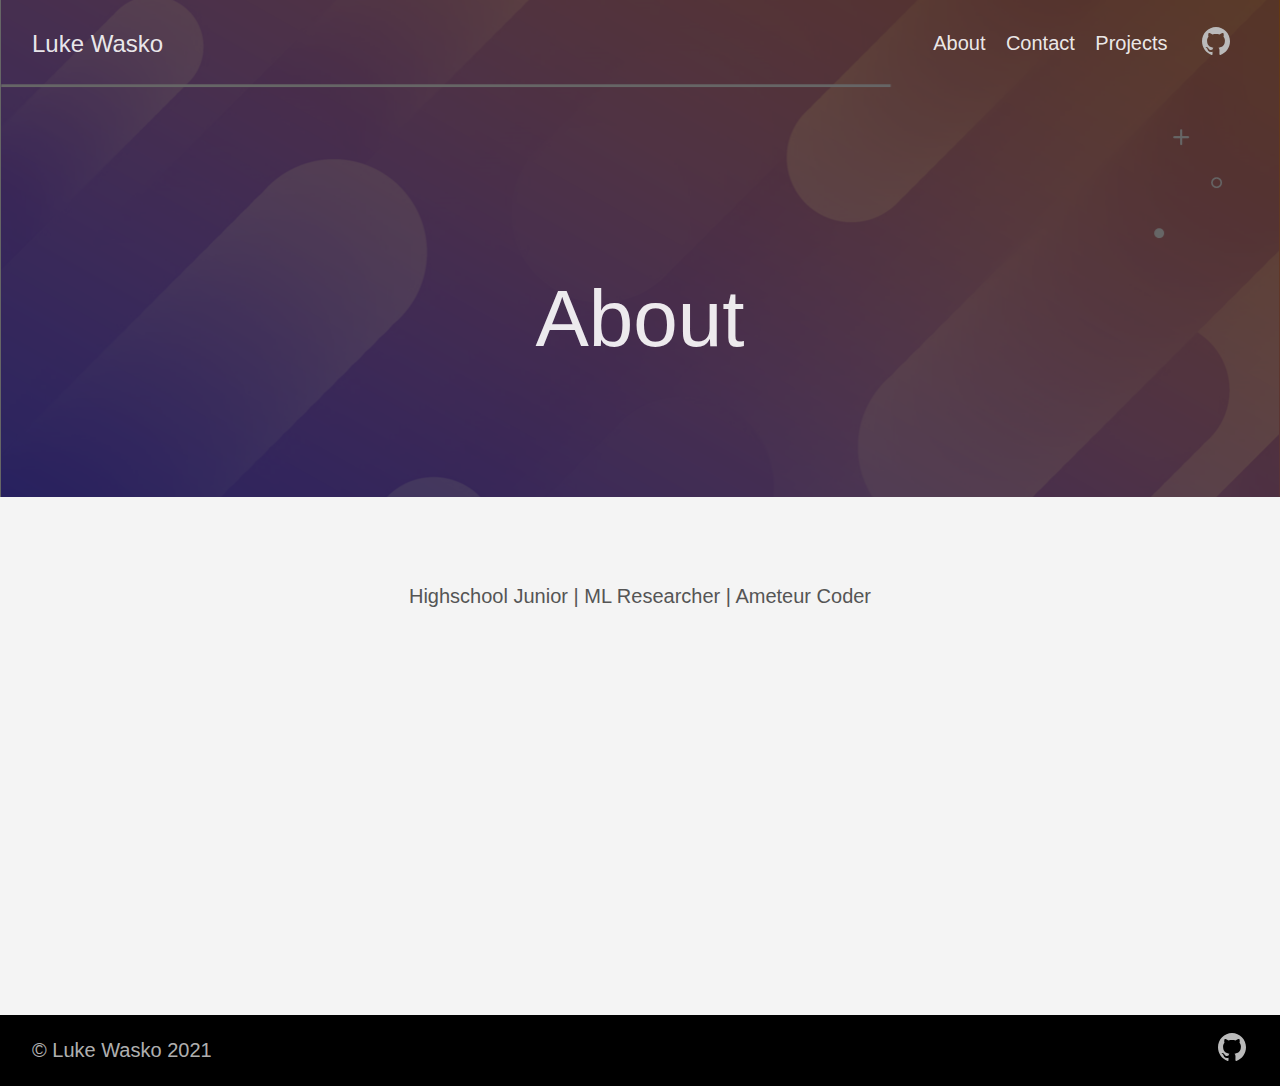
==== about/index.html @ 53ad35a6 "Add files via upload" ====
<!DOCTYPE html>
<html lang="en-us">
  <head>
    <meta charset="utf-8">
    <meta http-equiv="X-UA-Compatible" content="IE=edge,chrome=1">
    
    <title>About | Luke Wasko</title>
    <meta name="viewport" content="width=device-width,minimum-scale=1">
    <meta name="description" content="">
    <meta name="generator" content="Hugo 0.83.1" />
    
    
      <META NAME="ROBOTS" CONTENT="NOINDEX, NOFOLLOW">
    

    

  
  
    <link rel="stylesheet" href="/ananke/dist/main.css_5c99d70a7725bacd4c701e995b969fea.css" >
  




    
      

    

    
    
      <link href="/about/index.xml" rel="alternate" type="application/rss+xml" title="Luke Wasko" />
      <link href="/about/index.xml" rel="feed" type="application/rss+xml" title="Luke Wasko" />
      
    
    
    <meta property="og:title" content="About" />
<meta property="og:description" content="" />
<meta property="og:type" content="website" />
<meta property="og:url" content="https://8-bit-confusion.github.io/about/" /><meta property="og:site_name" content="Luke Wasko" />

<meta itemprop="name" content="About">
<meta itemprop="description" content=""><meta name="twitter:card" content="summary"/>
<meta name="twitter:title" content="About"/>
<meta name="twitter:description" content=""/>

	
  </head>

  <body class="ma0 avenir bg-near-white">

    

  
  
  <header class="cover bg-top" style="background-image: url('https://8-bit-confusion.github.io/images/fancy_pptx_bg.png');">
    <div class="bg-black-60">
      <nav class="pv3 ph3 ph4-ns" role="navigation">
  <div class="flex-l justify-between items-center center">
    <a href="/" class="f3 fw2 hover-white no-underline white-90 dib">
      
        Luke Wasko
      
    </a>
    <div class="flex-l items-center">
      

      
        <ul class="pl0 mr3">
          
          <li class="list f5 f4-ns fw4 dib pr3">
            <a class="hover-white no-underline white-90" href="/about/" title="About page">
              About
            </a>
          </li>
          
          <li class="list f5 f4-ns fw4 dib pr3">
            <a class="hover-white no-underline white-90" href="/contact/" title="Contact page">
              Contact
            </a>
          </li>
          
          <li class="list f5 f4-ns fw4 dib pr3">
            <a class="hover-white no-underline white-90" href="/projects/" title="Projects page">
              Projects
            </a>
          </li>
          
        </ul>
      
      








<a href="https://github.com/8-bit-confusion" target="_blank" class="link-transition github link dib z-999 pt3 pt0-l mr1" title="Github link" rel="noopener" aria-label="follow on Github——Opens in a new window">
  <svg  height="32px"  style="enable-background:new 0 0 512 512;" version="1.1" viewBox="0 0 512 512" width="32px" xml:space="preserve" xmlns="http://www.w3.org/2000/svg" xmlns:xlink="http://www.w3.org/1999/xlink" >
  <path d="M256,32C132.3,32,32,134.8,32,261.7c0,101.5,64.2,187.5,153.2,217.9c11.2,2.1,15.3-5,15.3-11.1   c0-5.5-0.2-19.9-0.3-39.1c-62.3,13.9-75.5-30.8-75.5-30.8c-10.2-26.5-24.9-33.6-24.9-33.6c-20.3-14.3,1.5-14,1.5-14   c22.5,1.6,34.3,23.7,34.3,23.7c20,35.1,52.4,25,65.2,19.1c2-14.8,7.8-25,14.2-30.7c-49.7-5.8-102-25.5-102-113.5   c0-25.1,8.7-45.6,23-61.6c-2.3-5.8-10-29.2,2.2-60.8c0,0,18.8-6.2,61.6,23.5c17.9-5.1,37-7.6,56.1-7.7c19,0.1,38.2,2.6,56.1,7.7   c42.8-29.7,61.5-23.5,61.5-23.5c12.2,31.6,4.5,55,2.2,60.8c14.3,16.1,23,36.6,23,61.6c0,88.2-52.4,107.6-102.3,113.3   c8,7.1,15.2,21.1,15.2,42.5c0,30.7-0.3,55.5-0.3,63c0,6.1,4,13.3,15.4,11C415.9,449.1,480,363.1,480,261.7   C480,134.8,379.7,32,256,32z"/>
</svg>

<span class="new-window"><svg  height="8px"  style="enable-background:new 0 0 1000 1000;" version="1.1" viewBox="0 0 1000 1000" width="8px" xml:space="preserve" xmlns="http://www.w3.org/2000/svg" xmlns:xlink="http://www.w3.org/1999/xlink" >
<path d="M598 128h298v298h-86v-152l-418 418-60-60 418-418h-152v-86zM810 810v-298h86v298c0 46-40 86-86 86h-596c-48 0-86-40-86-86v-596c0-46 38-86 86-86h298v86h-298v596h596z" style="fill-rule:evenodd;clip-rule:evenodd;fill:;"/>
</svg>
</span></a>








    </div>
  </div>
</nav>

      <div class="tc-l pv4 pv6-l ph3 ph4-ns">
        <h1 class="f2 f-subheadline-l fw2 white-90 mb0 lh-title">
          About
        </h1>
        
      </div>
    </div>
  </header>


    <main class="pb7" role="main">
      
  <article class="pa3 pa4-ns nested-copy-line-height nested-img">
    <section class="cf ph3 ph5-l pv3 pv4-l f4 tc-l center measure-wide lh-copy mid-gray"><!--#### Highschool Junior | ML Researcher | Ameteur Coder

![img\label{myLabel}](/images/8-bit.png)
#### --- 8-bit (that's me :3) ---

Hey! I exist. I'm a junior in highschool (as of May 2021), and I do machine learning research.
Sometimes I also write code for fun. -->
<p>Highschool Junior | ML Researcher | Ameteur Coder</p>
</section>
    <section class="flex-ns flex-wrap justify-around mt5">
      
    </section>

</article>

    </main>
    <footer class="bg-black bottom-0 w-100 pa3" role="contentinfo">
  <div class="flex justify-between">
  <a class="f4 fw4 hover-white no-underline white-70 dn dib-ns pv2 ph3" href="https://8-bit-confusion.github.io" >
    &copy;  Luke Wasko 2021 
  </a>
    <div>








<a href="https://github.com/8-bit-confusion" target="_blank" class="link-transition github link dib z-999 pt3 pt0-l mr1" title="Github link" rel="noopener" aria-label="follow on Github——Opens in a new window">
  <svg  height="32px"  style="enable-background:new 0 0 512 512;" version="1.1" viewBox="0 0 512 512" width="32px" xml:space="preserve" xmlns="http://www.w3.org/2000/svg" xmlns:xlink="http://www.w3.org/1999/xlink" >
  <path d="M256,32C132.3,32,32,134.8,32,261.7c0,101.5,64.2,187.5,153.2,217.9c11.2,2.1,15.3-5,15.3-11.1   c0-5.5-0.2-19.9-0.3-39.1c-62.3,13.9-75.5-30.8-75.5-30.8c-10.2-26.5-24.9-33.6-24.9-33.6c-20.3-14.3,1.5-14,1.5-14   c22.5,1.6,34.3,23.7,34.3,23.7c20,35.1,52.4,25,65.2,19.1c2-14.8,7.8-25,14.2-30.7c-49.7-5.8-102-25.5-102-113.5   c0-25.1,8.7-45.6,23-61.6c-2.3-5.8-10-29.2,2.2-60.8c0,0,18.8-6.2,61.6,23.5c17.9-5.1,37-7.6,56.1-7.7c19,0.1,38.2,2.6,56.1,7.7   c42.8-29.7,61.5-23.5,61.5-23.5c12.2,31.6,4.5,55,2.2,60.8c14.3,16.1,23,36.6,23,61.6c0,88.2-52.4,107.6-102.3,113.3   c8,7.1,15.2,21.1,15.2,42.5c0,30.7-0.3,55.5-0.3,63c0,6.1,4,13.3,15.4,11C415.9,449.1,480,363.1,480,261.7   C480,134.8,379.7,32,256,32z"/>
</svg>

<span class="new-window"><svg  height="8px"  style="enable-background:new 0 0 1000 1000;" version="1.1" viewBox="0 0 1000 1000" width="8px" xml:space="preserve" xmlns="http://www.w3.org/2000/svg" xmlns:xlink="http://www.w3.org/1999/xlink" >
<path d="M598 128h298v298h-86v-152l-418 418-60-60 418-418h-152v-86zM810 810v-298h86v298c0 46-40 86-86 86h-596c-48 0-86-40-86-86v-596c0-46 38-86 86-86h298v86h-298v596h596z" style="fill-rule:evenodd;clip-rule:evenodd;fill:;"/>
</svg>
</span></a>







</div>
  </div>
</footer>

  </body>
</html>
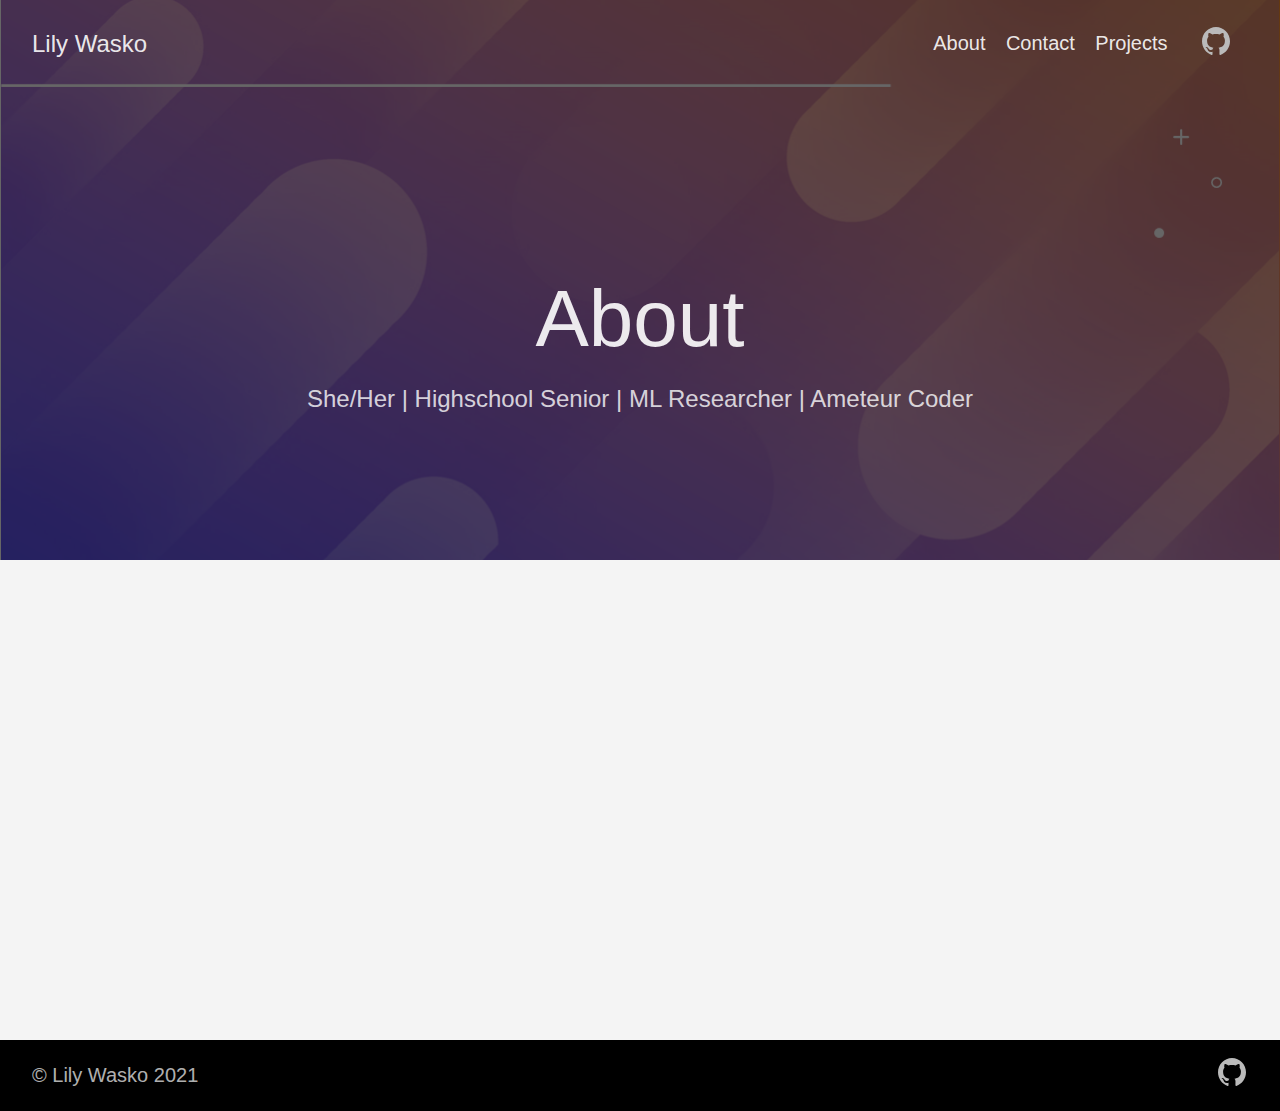
==== commit 3dab35ca: "version 2.0 s Please enter the commit message for your changes. Lines starting" ====
--- a/about/index.html
+++ b/about/index.html
@@ -4,9 +4,9 @@
     <meta charset="utf-8">
     <meta http-equiv="X-UA-Compatible" content="IE=edge,chrome=1">
     
-    <title>About | Luke Wasko</title>
+    <title>About | Lily Wasko</title>
     <meta name="viewport" content="width=device-width,minimum-scale=1">
-    <meta name="description" content="">
+    <meta name="description" content="She/Her | Highschool Senior | ML Researcher | Ameteur Coder">
     <meta name="generator" content="Hugo 0.83.1" />
     
     
@@ -30,20 +30,20 @@
 
     
     
-      <link href="/about/index.xml" rel="alternate" type="application/rss+xml" title="Luke Wasko" />
-      <link href="/about/index.xml" rel="feed" type="application/rss+xml" title="Luke Wasko" />
+      <link href="/about/index.xml" rel="alternate" type="application/rss+xml" title="Lily Wasko" />
+      <link href="/about/index.xml" rel="feed" type="application/rss+xml" title="Lily Wasko" />
       
     
     
     <meta property="og:title" content="About" />
-<meta property="og:description" content="" />
+<meta property="og:description" content="She/Her | Highschool Senior | ML Researcher | Ameteur Coder" />
 <meta property="og:type" content="website" />
-<meta property="og:url" content="https://8-bit-confusion.github.io/about/" /><meta property="og:site_name" content="Luke Wasko" />
+<meta property="og:url" content="https://8-bit-confusion.github.io/about/" /><meta property="og:site_name" content="Lily Wasko" />
 
 <meta itemprop="name" content="About">
-<meta itemprop="description" content=""><meta name="twitter:card" content="summary"/>
+<meta itemprop="description" content="She/Her | Highschool Senior | ML Researcher | Ameteur Coder"><meta name="twitter:card" content="summary"/>
 <meta name="twitter:title" content="About"/>
-<meta name="twitter:description" content=""/>
+<meta name="twitter:description" content="She/Her | Highschool Senior | ML Researcher | Ameteur Coder"/>
 
 	
   </head>
@@ -60,7 +60,7 @@
   <div class="flex-l justify-between items-center center">
     <a href="/" class="f3 fw2 hover-white no-underline white-90 dib">
       
-        Luke Wasko
+        Lily Wasko
       
     </a>
     <div class="flex-l items-center">
@@ -124,6 +124,10 @@
           About
         </h1>
         
+          <h2 class="fw1 f5 f3-l white-80 measure-wide-l center mt3">
+            She/Her | Highschool Senior | ML Researcher | Ameteur Coder
+          </h2>
+        
       </div>
     </div>
   </header>
@@ -132,14 +136,10 @@
     <main class="pb7" role="main">
       
   <article class="pa3 pa4-ns nested-copy-line-height nested-img">
-    <section class="cf ph3 ph5-l pv3 pv4-l f4 tc-l center measure-wide lh-copy mid-gray"><!--#### Highschool Junior | ML Researcher | Ameteur Coder
+    <section class="cf ph3 ph5-l pv3 pv4-l f4 tc-l center measure-wide lh-copy mid-gray"><!--![me](/images/newpfp-oct-2021(2).png)
 
-![img\label{myLabel}](/images/8-bit.png)
-#### --- 8-bit (that's me :3) ---
-
-Hey! I exist. I'm a junior in highschool (as of May 2021), and I do machine learning research.
-Sometimes I also write code for fun. -->
-<p>Highschool Junior | ML Researcher | Ameteur Coder</p>
+Hi! It's me, Lily. --><blockquote>
+</blockquote>
 </section>
     <section class="flex-ns flex-wrap justify-around mt5">
       
@@ -151,7 +151,7 @@
     <footer class="bg-black bottom-0 w-100 pa3" role="contentinfo">
   <div class="flex justify-between">
   <a class="f4 fw4 hover-white no-underline white-70 dn dib-ns pv2 ph3" href="https://8-bit-confusion.github.io" >
-    &copy;  Luke Wasko 2021 
+    &copy;  Lily Wasko 2021 
   </a>
     <div>
 
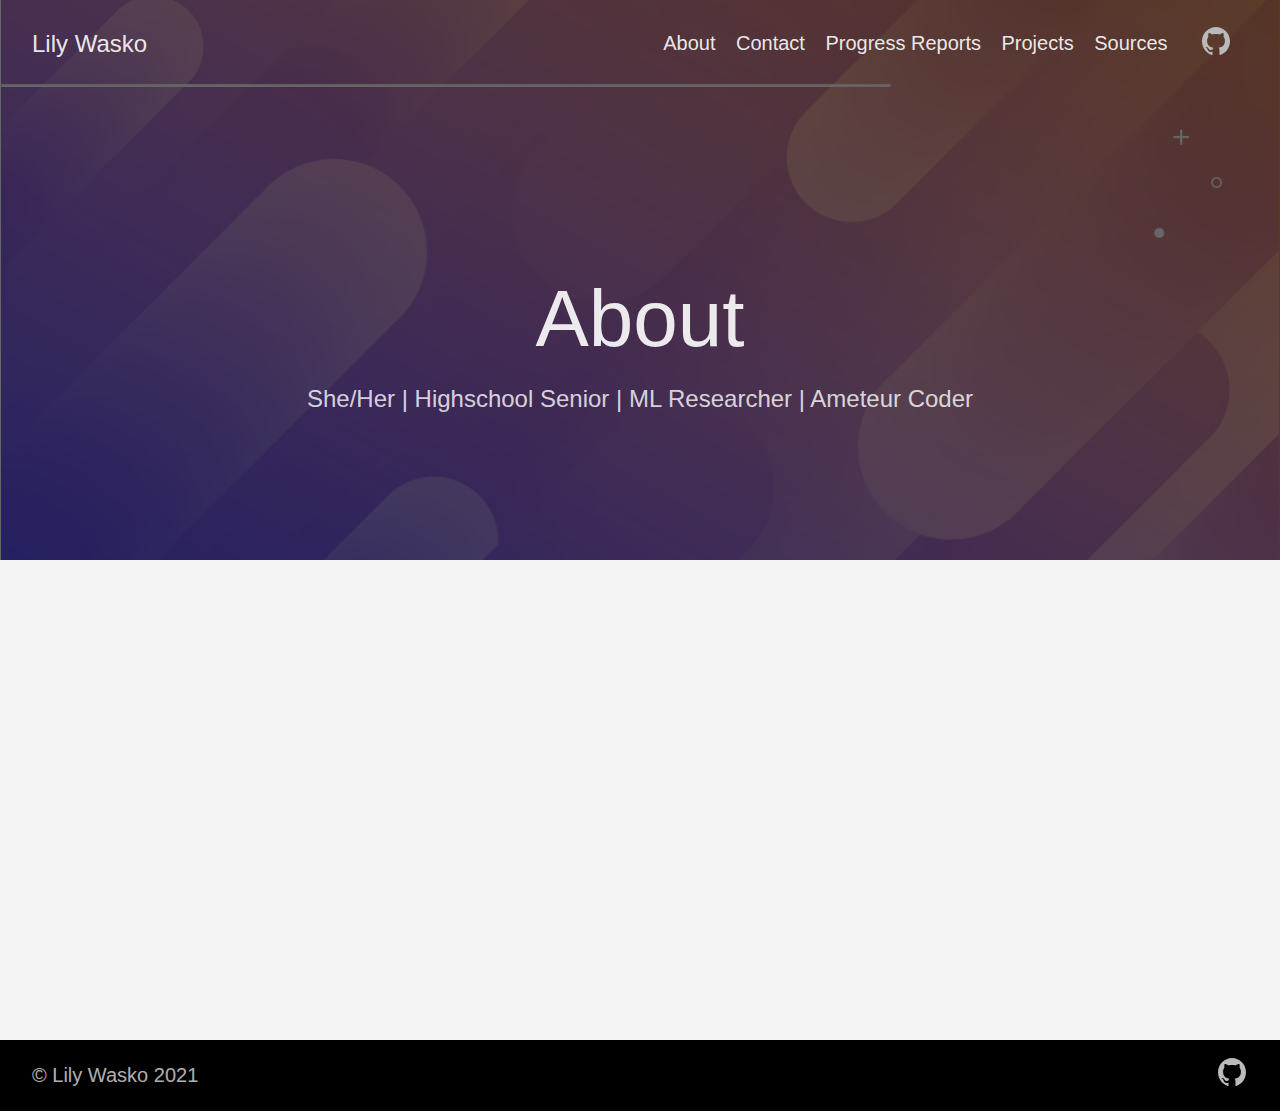
==== commit 12b88a89: "version 3.0" ====
--- a/about/index.html
+++ b/about/index.html
@@ -82,8 +82,20 @@
           </li>
           
           <li class="list f5 f4-ns fw4 dib pr3">
+            <a class="hover-white no-underline white-90" href="/progress-reports/" title="Progress Reports page">
+              Progress Reports
+            </a>
+          </li>
+          
+          <li class="list f5 f4-ns fw4 dib pr3">
             <a class="hover-white no-underline white-90" href="/projects/" title="Projects page">
               Projects
+            </a>
+          </li>
+          
+          <li class="list f5 f4-ns fw4 dib pr3">
+            <a class="hover-white no-underline white-90" href="/sources/" title="Sources page">
+              Sources
             </a>
           </li>
           
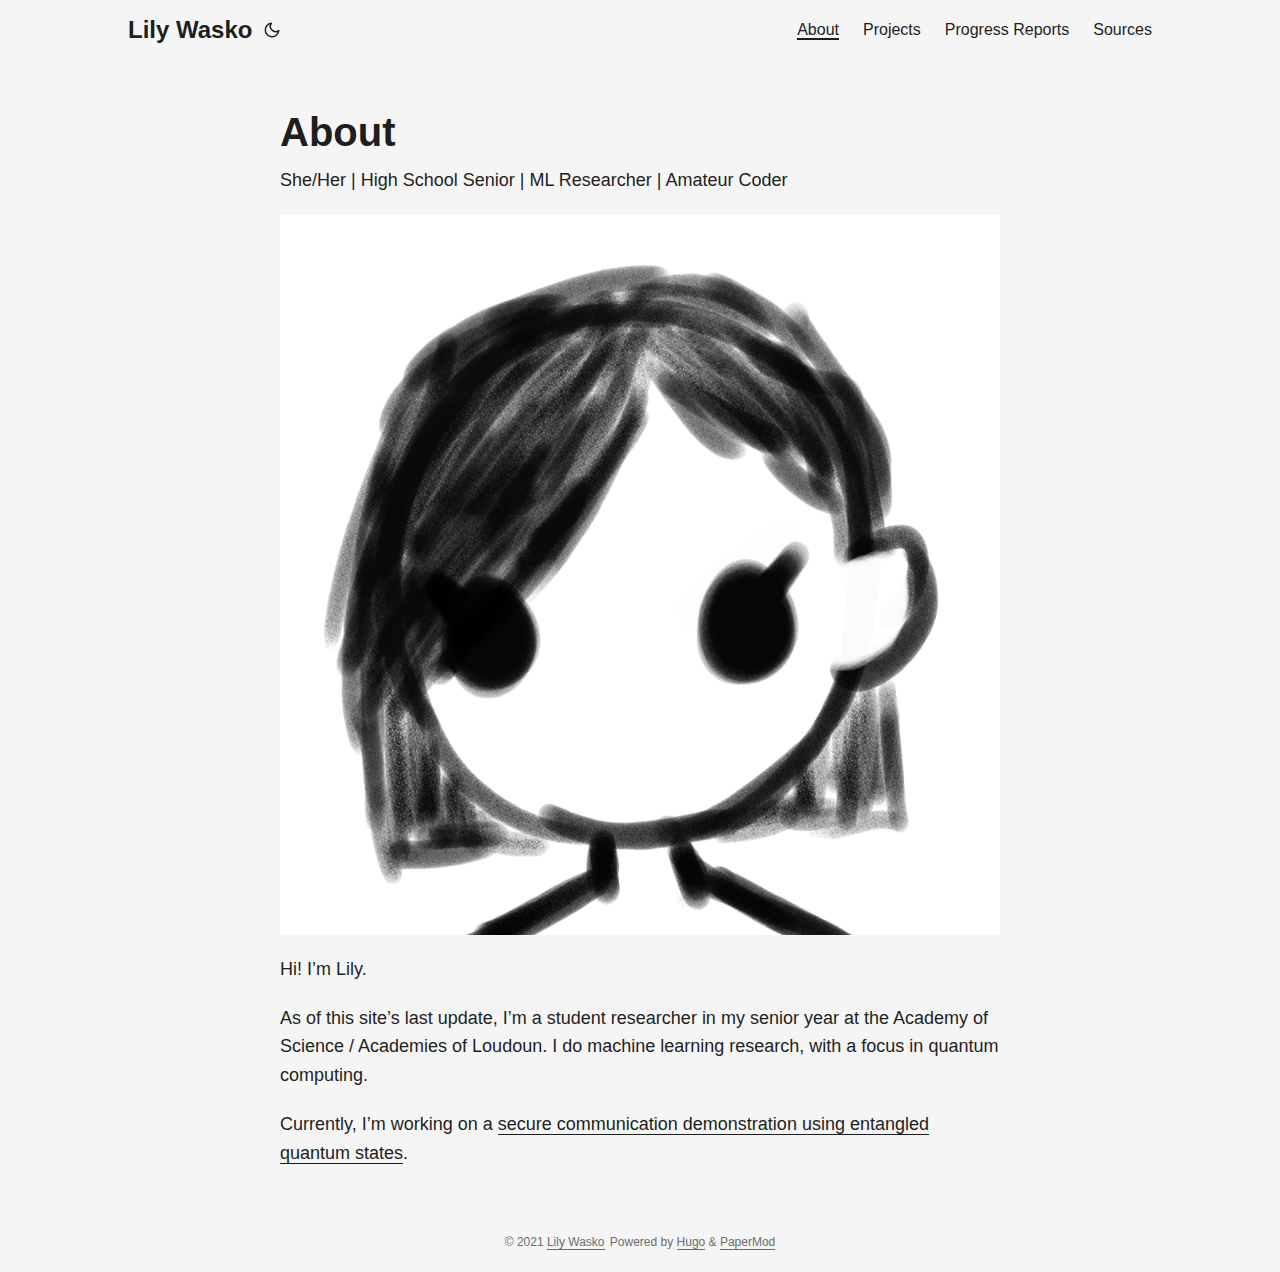
==== commit b78b4230: "version 4.0" ====
--- a/about/index.html
+++ b/about/index.html
@@ -1,198 +1,207 @@
 <!DOCTYPE html>
-<html lang="en-us">
-  <head>
-    <meta charset="utf-8">
-    <meta http-equiv="X-UA-Compatible" content="IE=edge,chrome=1">
+<html lang="en" dir="auto">
+
+<head><meta charset="utf-8">
+<meta http-equiv="X-UA-Compatible" content="IE=edge">
+<meta name="viewport" content="width=device-width, initial-scale=1, shrink-to-fit=no">
+<meta name="robots" content="index, follow">
+<title>About | Lily Wasko</title>
+<meta name="keywords" content="" />
+<meta name="description" content="She/Her | High School Senior | ML Researcher | Amateur Coder">
+<meta name="author" content="Lily Wasko">
+<link rel="canonical" href="https://8-bit-confusion.github.io/about/" />
+<link crossorigin="anonymous" href="/assets/css/stylesheet.min.6f60056d44d3f7eb69a4bc6c332b59960f3a995802bded244750232f33713c49.css" integrity="sha256-b2AFbUTT9&#43;tppLxsMytZlg86mVgCve0kR1AjLzNxPEk=" rel="preload stylesheet" as="style">
+<link rel="icon" href="https://8-bit-confusion.github.io/favicon.ico">
+<link rel="icon" type="image/png" sizes="16x16" href="https://8-bit-confusion.github.io/favicon-16x16.png">
+<link rel="icon" type="image/png" sizes="32x32" href="https://8-bit-confusion.github.io/favicon-32x32.png">
+<link rel="apple-touch-icon" href="https://8-bit-confusion.github.io/apple-touch-icon.png">
+<link rel="mask-icon" href="https://8-bit-confusion.github.io/safari-pinned-tab.svg">
+<meta name="theme-color" content="#2e2e33">
+<meta name="msapplication-TileColor" content="#2e2e33">
+<meta name="generator" content="Hugo 0.83.1" />
+<link rel="alternate" type="application/rss+xml" href="https://8-bit-confusion.github.io/about/index.xml">
+<noscript>
+    <style>
+        #theme-toggle,
+        .top-link {
+            display: none;
+        }
+
+    </style>
+</noscript><meta property="og:title" content="About" />
+<meta property="og:description" content="She/Her | High School Senior | ML Researcher | Amateur Coder" />
+<meta property="og:type" content="website" />
+<meta property="og:url" content="https://8-bit-confusion.github.io/about/" />
+
+<meta name="twitter:card" content="summary"/>
+<meta name="twitter:title" content="About"/>
+<meta name="twitter:description" content="She/Her | High School Senior | ML Researcher | Amateur Coder"/>
+
+
+<script type="application/ld+json">
+{
+  "@context": "https://schema.org",
+  "@type": "BreadcrumbList",
+  "itemListElement": [, 
+    {
+      "@type": "ListItem",
+      "position":  2 ,
+      "name": "Ens",
+      "item": "https://8-bit-confusion.github.io/en/"
+    }, 
+    {
+      "@type": "ListItem",
+      "position":  3 ,
+      "name": "About",
+      "item": "https://8-bit-confusion.github.io/about/"
+    }
+  ]
+}
+</script>
+</head>
+
+<body class="list" id="top">
+<script>
+    if (localStorage.getItem("pref-theme") === "dark") {
+        document.body.classList.add('dark');
+    }
+
+</script>
+
+<header class="header">
+    <nav class="nav">
+        <div class="logo">
+            <a href="https://8-bit-confusion.github.io" accesskey="h" title="Lily Wasko (Alt + H)">Lily Wasko</a>
+            <span class="logo-switches">
+                <button id="theme-toggle" accesskey="t" title="(Alt + T)">
+                    <svg id="moon" xmlns="http://www.w3.org/2000/svg" width="24" height="24" viewBox="0 0 24 24"
+                        fill="none" stroke="currentColor" stroke-width="2" stroke-linecap="round"
+                        stroke-linejoin="round">
+                        <path d="M21 12.79A9 9 0 1 1 11.21 3 7 7 0 0 0 21 12.79z"></path>
+                    </svg>
+                    <svg id="sun" xmlns="http://www.w3.org/2000/svg" width="24" height="24" viewBox="0 0 24 24"
+                        fill="none" stroke="currentColor" stroke-width="2" stroke-linecap="round"
+                        stroke-linejoin="round">
+                        <circle cx="12" cy="12" r="5"></circle>
+                        <line x1="12" y1="1" x2="12" y2="3"></line>
+                        <line x1="12" y1="21" x2="12" y2="23"></line>
+                        <line x1="4.22" y1="4.22" x2="5.64" y2="5.64"></line>
+                        <line x1="18.36" y1="18.36" x2="19.78" y2="19.78"></line>
+                        <line x1="1" y1="12" x2="3" y2="12"></line>
+                        <line x1="21" y1="12" x2="23" y2="12"></line>
+                        <line x1="4.22" y1="19.78" x2="5.64" y2="18.36"></line>
+                        <line x1="18.36" y1="5.64" x2="19.78" y2="4.22"></line>
+                    </svg>
+                </button>
+            </span>
+        </div>
+        <ul id="menu">
+            <li>
+                <a href="https://8-bit-confusion.github.io/about/" title="About">
+                    <span class="active">About</span>
+                </a>
+            </li>
+            <li>
+                <a href="https://8-bit-confusion.github.io/en/projects/" title="Projects">
+                    <span>Projects</span>
+                </a>
+            </li>
+            <li>
+                <a href="https://8-bit-confusion.github.io/progress-reports" title="Progress Reports">
+                    <span>Progress Reports</span>
+                </a>
+            </li>
+            <li>
+                <a href="https://8-bit-confusion.github.io/sources/" title="Sources">
+                    <span>Sources</span>
+                </a>
+            </li>
+        </ul>
+    </nav>
+</header>
+<main class="main"> 
+<header class="page-header">
+  <h1>About</h1>
+  <div class="post-description">
+    She/Her | High School Senior | ML Researcher | Amateur Coder
+  </div>
+</header>
+<div class="post-content"><p><img loading="lazy" src="/images/newpfp-oct-2021%282%29.png" alt="it&amp;rsquo;s me!"  />
+</p>
+<p>Hi! I&rsquo;m Lily.</p>
+<p>As of this site&rsquo;s last update, I&rsquo;m a student researcher in my senior year at the Academy of Science / Academies of Loudoun. I do machine learning research, with a focus in quantum computing.</p>
+<p>Currently, I&rsquo;m working on a <a href="/en/projects/qsdc-comm">secure communication demonstration using entangled quantum states</a>.</p>
+
+
+</div>
+    </main>
     
-    <title>About | Lily Wasko</title>
-    <meta name="viewport" content="width=device-width,minimum-scale=1">
-    <meta name="description" content="She/Her | Highschool Senior | ML Researcher | Ameteur Coder">
-    <meta name="generator" content="Hugo 0.83.1" />
-    
-    
-      <META NAME="ROBOTS" CONTENT="NOINDEX, NOFOLLOW">
-    
-
-    
-
-  
-  
-    <link rel="stylesheet" href="/ananke/dist/main.css_5c99d70a7725bacd4c701e995b969fea.css" >
-  
-
-
-
-
-    
-      
-
-    
-
-    
-    
-      <link href="/about/index.xml" rel="alternate" type="application/rss+xml" title="Lily Wasko" />
-      <link href="/about/index.xml" rel="feed" type="application/rss+xml" title="Lily Wasko" />
-      
-    
-    
-    <meta property="og:title" content="About" />
-<meta property="og:description" content="She/Her | Highschool Senior | ML Researcher | Ameteur Coder" />
-<meta property="og:type" content="website" />
-<meta property="og:url" content="https://8-bit-confusion.github.io/about/" /><meta property="og:site_name" content="Lily Wasko" />
-
-<meta itemprop="name" content="About">
-<meta itemprop="description" content="She/Her | Highschool Senior | ML Researcher | Ameteur Coder"><meta name="twitter:card" content="summary"/>
-<meta name="twitter:title" content="About"/>
-<meta name="twitter:description" content="She/Her | Highschool Senior | ML Researcher | Ameteur Coder"/>
-
-	
-  </head>
-
-  <body class="ma0 avenir bg-near-white">
-
-    
-
-  
-  
-  <header class="cover bg-top" style="background-image: url('https://8-bit-confusion.github.io/images/fancy_pptx_bg.png');">
-    <div class="bg-black-60">
-      <nav class="pv3 ph3 ph4-ns" role="navigation">
-  <div class="flex-l justify-between items-center center">
-    <a href="/" class="f3 fw2 hover-white no-underline white-90 dib">
-      
-        Lily Wasko
-      
-    </a>
-    <div class="flex-l items-center">
-      
-
-      
-        <ul class="pl0 mr3">
-          
-          <li class="list f5 f4-ns fw4 dib pr3">
-            <a class="hover-white no-underline white-90" href="/about/" title="About page">
-              About
-            </a>
-          </li>
-          
-          <li class="list f5 f4-ns fw4 dib pr3">
-            <a class="hover-white no-underline white-90" href="/contact/" title="Contact page">
-              Contact
-            </a>
-          </li>
-          
-          <li class="list f5 f4-ns fw4 dib pr3">
-            <a class="hover-white no-underline white-90" href="/progress-reports/" title="Progress Reports page">
-              Progress Reports
-            </a>
-          </li>
-          
-          <li class="list f5 f4-ns fw4 dib pr3">
-            <a class="hover-white no-underline white-90" href="/projects/" title="Projects page">
-              Projects
-            </a>
-          </li>
-          
-          <li class="list f5 f4-ns fw4 dib pr3">
-            <a class="hover-white no-underline white-90" href="/sources/" title="Sources page">
-              Sources
-            </a>
-          </li>
-          
-        </ul>
-      
-      
-
-
-
-
-
-
-
-
-<a href="https://github.com/8-bit-confusion" target="_blank" class="link-transition github link dib z-999 pt3 pt0-l mr1" title="Github link" rel="noopener" aria-label="follow on Github——Opens in a new window">
-  <svg  height="32px"  style="enable-background:new 0 0 512 512;" version="1.1" viewBox="0 0 512 512" width="32px" xml:space="preserve" xmlns="http://www.w3.org/2000/svg" xmlns:xlink="http://www.w3.org/1999/xlink" >
-  <path d="M256,32C132.3,32,32,134.8,32,261.7c0,101.5,64.2,187.5,153.2,217.9c11.2,2.1,15.3-5,15.3-11.1   c0-5.5-0.2-19.9-0.3-39.1c-62.3,13.9-75.5-30.8-75.5-30.8c-10.2-26.5-24.9-33.6-24.9-33.6c-20.3-14.3,1.5-14,1.5-14   c22.5,1.6,34.3,23.7,34.3,23.7c20,35.1,52.4,25,65.2,19.1c2-14.8,7.8-25,14.2-30.7c-49.7-5.8-102-25.5-102-113.5   c0-25.1,8.7-45.6,23-61.6c-2.3-5.8-10-29.2,2.2-60.8c0,0,18.8-6.2,61.6,23.5c17.9-5.1,37-7.6,56.1-7.7c19,0.1,38.2,2.6,56.1,7.7   c42.8-29.7,61.5-23.5,61.5-23.5c12.2,31.6,4.5,55,2.2,60.8c14.3,16.1,23,36.6,23,61.6c0,88.2-52.4,107.6-102.3,113.3   c8,7.1,15.2,21.1,15.2,42.5c0,30.7-0.3,55.5-0.3,63c0,6.1,4,13.3,15.4,11C415.9,449.1,480,363.1,480,261.7   C480,134.8,379.7,32,256,32z"/>
-</svg>
-
-<span class="new-window"><svg  height="8px"  style="enable-background:new 0 0 1000 1000;" version="1.1" viewBox="0 0 1000 1000" width="8px" xml:space="preserve" xmlns="http://www.w3.org/2000/svg" xmlns:xlink="http://www.w3.org/1999/xlink" >
-<path d="M598 128h298v298h-86v-152l-418 418-60-60 418-418h-152v-86zM810 810v-298h86v298c0 46-40 86-86 86h-596c-48 0-86-40-86-86v-596c0-46 38-86 86-86h298v86h-298v596h596z" style="fill-rule:evenodd;clip-rule:evenodd;fill:;"/>
-</svg>
-</span></a>
-
-
-
-
-
-
-
-
-    </div>
-  </div>
-</nav>
-
-      <div class="tc-l pv4 pv6-l ph3 ph4-ns">
-        <h1 class="f2 f-subheadline-l fw2 white-90 mb0 lh-title">
-          About
-        </h1>
-        
-          <h2 class="fw1 f5 f3-l white-80 measure-wide-l center mt3">
-            She/Her | Highschool Senior | ML Researcher | Ameteur Coder
-          </h2>
-        
-      </div>
-    </div>
-  </header>
-
-
-    <main class="pb7" role="main">
-      
-  <article class="pa3 pa4-ns nested-copy-line-height nested-img">
-    <section class="cf ph3 ph5-l pv3 pv4-l f4 tc-l center measure-wide lh-copy mid-gray"><!--![me](/images/newpfp-oct-2021(2).png)
-
-Hi! It's me, Lily. --><blockquote>
-</blockquote>
-</section>
-    <section class="flex-ns flex-wrap justify-around mt5">
-      
-    </section>
-
-</article>
-
-    </main>
-    <footer class="bg-black bottom-0 w-100 pa3" role="contentinfo">
-  <div class="flex justify-between">
-  <a class="f4 fw4 hover-white no-underline white-70 dn dib-ns pv2 ph3" href="https://8-bit-confusion.github.io" >
-    &copy;  Lily Wasko 2021 
-  </a>
-    <div>
-
-
-
-
-
-
-
-
-<a href="https://github.com/8-bit-confusion" target="_blank" class="link-transition github link dib z-999 pt3 pt0-l mr1" title="Github link" rel="noopener" aria-label="follow on Github——Opens in a new window">
-  <svg  height="32px"  style="enable-background:new 0 0 512 512;" version="1.1" viewBox="0 0 512 512" width="32px" xml:space="preserve" xmlns="http://www.w3.org/2000/svg" xmlns:xlink="http://www.w3.org/1999/xlink" >
-  <path d="M256,32C132.3,32,32,134.8,32,261.7c0,101.5,64.2,187.5,153.2,217.9c11.2,2.1,15.3-5,15.3-11.1   c0-5.5-0.2-19.9-0.3-39.1c-62.3,13.9-75.5-30.8-75.5-30.8c-10.2-26.5-24.9-33.6-24.9-33.6c-20.3-14.3,1.5-14,1.5-14   c22.5,1.6,34.3,23.7,34.3,23.7c20,35.1,52.4,25,65.2,19.1c2-14.8,7.8-25,14.2-30.7c-49.7-5.8-102-25.5-102-113.5   c0-25.1,8.7-45.6,23-61.6c-2.3-5.8-10-29.2,2.2-60.8c0,0,18.8-6.2,61.6,23.5c17.9-5.1,37-7.6,56.1-7.7c19,0.1,38.2,2.6,56.1,7.7   c42.8-29.7,61.5-23.5,61.5-23.5c12.2,31.6,4.5,55,2.2,60.8c14.3,16.1,23,36.6,23,61.6c0,88.2-52.4,107.6-102.3,113.3   c8,7.1,15.2,21.1,15.2,42.5c0,30.7-0.3,55.5-0.3,63c0,6.1,4,13.3,15.4,11C415.9,449.1,480,363.1,480,261.7   C480,134.8,379.7,32,256,32z"/>
-</svg>
-
-<span class="new-window"><svg  height="8px"  style="enable-background:new 0 0 1000 1000;" version="1.1" viewBox="0 0 1000 1000" width="8px" xml:space="preserve" xmlns="http://www.w3.org/2000/svg" xmlns:xlink="http://www.w3.org/1999/xlink" >
-<path d="M598 128h298v298h-86v-152l-418 418-60-60 418-418h-152v-86zM810 810v-298h86v298c0 46-40 86-86 86h-596c-48 0-86-40-86-86v-596c0-46 38-86 86-86h298v86h-298v596h596z" style="fill-rule:evenodd;clip-rule:evenodd;fill:;"/>
-</svg>
-</span></a>
-
-
-
-
-
-
-
-</div>
-  </div>
+<footer class="footer">
+    <span>&copy; 2021 <a href="https://8-bit-confusion.github.io">Lily Wasko</a></span>
+    <span>
+        Powered by
+        <a href="https://gohugo.io/" rel="noopener noreferrer" target="_blank">Hugo</a> &
+        <a href="https://git.io/hugopapermod" rel="noopener" target="_blank">PaperMod</a>
+    </span>
 </footer>
-
-  </body>
+<a href="#top" aria-label="go to top" title="Go to Top (Alt + G)" class="top-link" id="top-link" accesskey="g">
+    <svg xmlns="http://www.w3.org/2000/svg" viewBox="0 0 12 6" fill="currentColor">
+        <path d="M12 6H0l6-6z" />
+    </svg>
+</a>
+
+<script>
+    let menu = document.getElementById('menu')
+    menu.scrollLeft = localStorage.getItem("menu-scroll-position");
+    menu.onscroll = function () {
+        localStorage.setItem("menu-scroll-position", menu.scrollLeft);
+    }
+
+    document.querySelectorAll('a[href^="#"]').forEach(anchor => {
+        anchor.addEventListener("click", function (e) {
+            e.preventDefault();
+            var id = this.getAttribute("href").substr(1);
+            if (!window.matchMedia('(prefers-reduced-motion: reduce)').matches) {
+                document.querySelector(`[id='${decodeURIComponent(id)}']`).scrollIntoView({
+                    behavior: "smooth"
+                });
+            } else {
+                document.querySelector(`[id='${decodeURIComponent(id)}']`).scrollIntoView();
+            }
+            if (id === "top") {
+                history.replaceState(null, null, " ");
+            } else {
+                history.pushState(null, null, `#${id}`);
+            }
+        });
+    });
+
+</script>
+<script>
+    var mybutton = document.getElementById("top-link");
+    window.onscroll = function () {
+        if (document.body.scrollTop > 800 || document.documentElement.scrollTop > 800) {
+            mybutton.style.visibility = "visible";
+            mybutton.style.opacity = "1";
+        } else {
+            mybutton.style.visibility = "hidden";
+            mybutton.style.opacity = "0";
+        }
+    };
+
+</script>
+<script>
+    document.getElementById("theme-toggle").addEventListener("click", () => {
+        if (document.body.className.includes("dark")) {
+            document.body.classList.remove('dark');
+            localStorage.setItem("pref-theme", 'light');
+        } else {
+            document.body.classList.add('dark');
+            localStorage.setItem("pref-theme", 'dark');
+        }
+    })
+
+</script>
+</body>
+
 </html>
--- a/assets/css/stylesheet.min.6f60056d44d3f7eb69a4bc6c332b59960f3a995802bded244750232f33713c49.css
+++ b/assets/css/stylesheet.min.6f60056d44d3f7eb69a4bc6c332b59960f3a995802bded244750232f33713c49.css
@@ -0,0 +1 @@
+:root{--gap:24px;--content-gap:20px;--nav-width:1024px;--main-width:720px;--header-height:60px;--footer-height:60px;--radius:8px;--theme:rgb(255, 255, 255);--entry:rgb(255, 255, 255);--primary:rgb(30, 30, 30);--secondary:rgb(108, 108, 108);--tertiary:rgb(214, 214, 214);--content:rgb(31, 31, 31);--hljs-bg:rgb(28, 29, 33);--code-bg:rgb(245, 245, 245);--border:rgb(238, 238, 238)}.dark{--theme:rgb(29, 30, 32);--entry:rgb(46, 46, 51);--primary:rgb(218, 218, 219);--secondary:rgb(155, 156, 157);--tertiary:rgb(65, 66, 68);--content:rgb(196, 196, 197);--hljs-bg:rgb(46, 46, 51);--code-bg:rgb(55, 56, 62);--border:rgb(51, 51, 51)}.list{background:var(--code-bg)}.dark.list{background:var(--theme)}*,::after,::before{box-sizing:border-box}html{-webkit-tap-highlight-color:transparent;overflow-y:scroll}a,button,body,h1,h2,h3,h4,h5,h6{color:var(--primary)}body{font-family:-apple-system,BlinkMacSystemFont,segoe ui,Roboto,Oxygen,Ubuntu,Cantarell,open sans,helvetica neue,sans-serif;font-size:18px;line-height:1.6;word-break:break-word;background:var(--theme)}article,aside,figcaption,figure,footer,header,hgroup,main,nav,section,table{display:block}h1,h2,h3,h4,h5,h6{line-height:1.2}h1,h2,h3,h4,h5,h6,p{margin-top:0;margin-bottom:0}ul{padding:0}a{text-decoration:none}body,figure,ul{margin:0}table{width:100%;border-collapse:collapse;border-spacing:0;overflow-x:auto;word-break:keep-all}button,input,textarea{padding:0;font:inherit;background:0 0;border:0}input,textarea{outline:0}button,input[type=button],input[type=submit]{cursor:pointer}input:-webkit-autofill,textarea:-webkit-autofill{box-shadow:0 0 0 50px var(--theme)inset}img{display:block;max-width:100%}::-webkit-scrollbar-track{background:0 0}.list:not(.dark)::-webkit-scrollbar-track{background:var(--code-bg)}::-webkit-scrollbar-thumb{background:var(--tertiary);border:5px solid var(--theme);border-radius:var(--radius)}.list:not(.dark)::-webkit-scrollbar-thumb{border:5px solid var(--code-bg)}::-webkit-scrollbar-thumb:hover{background:var(--secondary)}.not-found{position:absolute;left:0;right:0;display:flex;align-items:center;justify-content:center;height:80%;font-size:160px;font-weight:700}.archive-posts{width:100%;font-size:16px}.archive-year{margin-top:40px}.archive-year:not(:last-of-type){border-bottom:2px solid var(--border)}.archive-month{display:flex;align-items:flex-start;padding:10px 0}.archive-month-header{margin:25px 0;width:200px}.archive-month:not(:last-of-type){border-bottom:1px solid var(--border)}.archive-entry{position:relative;padding:5px;margin:10px 0}.archive-entry-title{margin:5px 0;font-weight:400}.archive-count,.archive-meta{color:var(--secondary);font-size:14px}.footer,.top-link{font-size:12px;color:var(--secondary)}.footer{max-width:calc(var(--main-width) + var(--gap) * 2);margin:auto;padding:calc((var(--footer-height) - var(--gap))/2)var(--gap);text-align:center;line-height:24px}.footer span{margin-inline-start:1px;margin-inline-end:1px}.footer span:last-child{white-space:nowrap}.footer a{color:inherit;border-bottom:1px solid var(--secondary)}.footer a:hover{border-bottom:1px solid var(--primary)}.top-link{visibility:hidden;position:fixed;bottom:60px;right:30px;z-index:99;background:var(--tertiary);width:42px;height:42px;padding:12px;border-radius:64px;transition:visibility .5s,opacity .8s linear}.top-link,.top-link svg{filter:drop-shadow(0 0 0 var(--theme))}.footer a:hover,.top-link:hover{color:var(--primary)}.top-link:focus,#theme-toggle:focus{outline:0}.nav{display:flex;flex-wrap:wrap;justify-content:space-between;max-width:calc(var(--nav-width) + var(--gap) * 2);margin-inline-start:auto;margin-inline-end:auto;line-height:var(--header-height)}.nav a{display:block}.logo,#menu{display:flex;margin:auto var(--gap)}.logo{flex-wrap:inherit}.logo a{font-size:24px;font-weight:700}.logo a img{display:inline;vertical-align:middle;pointer-events:none;transform:translate(0,-10%);border-radius:6px;margin-inline-end:8px}#theme-toggle svg{height:18px}button#theme-toggle{font-size:26px;margin:auto 4px}body.dark #moon{vertical-align:middle;display:none}body:not(.dark) #sun{display:none}#menu{list-style:none;word-break:keep-all;overflow-x:auto;white-space:nowrap}#menu li+li{margin-inline-start:var(--gap)}#menu a{font-size:16px}#menu .active{font-weight:500;border-bottom:2px solid}.lang-switch li,.lang-switch ul,.logo-switches{display:inline-flex;margin:auto 4px}.lang-switch{display:flex;flex-wrap:inherit}.lang-switch a{margin:auto 3px;font-size:16px;font-weight:500}.logo-switches{flex-wrap:inherit}.main{position:relative;min-height:calc(100vh - var(--header-height) - var(--footer-height));max-width:calc(var(--main-width) + var(--gap) * 2);margin:auto;padding:var(--gap)}.page-header h1{font-size:40px}.pagination{display:flex}.pagination a{color:var(--theme);font-size:13px;line-height:36px;background:var(--primary);border-radius:calc(36px/2);padding:0 16px}.pagination .next{margin-inline-start:auto}.social-icons{padding:12px 0}.social-icons a:not(:last-of-type){margin-inline-end:12px}.social-icons a svg{height:26px;width:26px}code{direction:ltr}div.highlight,pre{position:relative}.copy-code{display:none;position:absolute;top:4px;right:4px;color:rgba(255,255,255,.8);background:rgba(78,78,78,.8);border-radius:var(--radius);padding:0 5px;font-size:14px}div.highlight:hover .copy-code,pre:hover .copy-code{display:block}.first-entry{position:relative;display:flex;flex-direction:column;justify-content:center;min-height:320px;margin:var(--gap)0 calc(var(--gap) * 2)}.first-entry .entry-header{overflow:hidden;display:-webkit-box;-webkit-box-orient:vertical;-webkit-line-clamp:3}.first-entry .entry-header h1{font-size:34px;line-height:1.3}.first-entry .entry-content{margin:14px 0;font-size:16px;-webkit-line-clamp:3}.first-entry .entry-footer{font-size:14px}.home-info .entry-content{-webkit-line-clamp:unset}.post-entry{position:relative;margin-bottom:var(--gap);padding:var(--gap);background:var(--entry);border-radius:var(--radius);transition:transform .1s;border:1px solid var(--border)}.post-entry:active{transform:scale(.96)}.tag-entry .entry-cover{display:none}.entry-header h2{font-size:24px;line-height:1.3}.entry-content{margin:8px 0;color:var(--secondary);font-size:14px;line-height:1.6;overflow:hidden;display:-webkit-box;-webkit-box-orient:vertical;-webkit-line-clamp:2}.entry-footer{color:var(--secondary);font-size:13px}.entry-link{position:absolute;left:0;right:0;top:0;bottom:0}.entry-cover,.entry-isdraft{font-size:14px;color:var(--secondary)}.entry-cover{margin-bottom:var(--gap);text-align:center}.entry-cover img{border-radius:var(--radius);pointer-events:none;width:100%;height:auto}.entry-cover a{color:var(--secondary);box-shadow:0 1px 0 var(--primary)}.page-header,.post-header{margin:24px auto var(--content-gap)}.post-title{margin-bottom:2px;font-size:40px}.post-description{margin-top:10px;margin-bottom:5px}.post-meta,.breadcrumbs{color:var(--secondary);font-size:14px;display:flex;flex-wrap:wrap}.post-meta .i18n_list li{display:inline-flex;list-style:none;margin:auto 3px;box-shadow:0 1px 0 var(--secondary)}.breadcrumbs a{font-size:16px}.post-content{color:var(--content)}.post-content h3,.post-content h4,.post-content h5,.post-content h6{margin:24px 0 16px}.post-content h1{margin:40px auto 32px;font-size:40px}.post-content h2{margin:32px auto 24px;font-size:32px}.post-content h3{font-size:24px}.post-content h4{font-size:16px}.post-content h5{font-size:14px}.post-content h6{font-size:12px}.post-content a,.toc a:hover{box-shadow:0 1px}.post-content a code{margin:auto 0;border-radius:0;box-shadow:0 -1px 0 var(--primary)inset}.post-content del{text-decoration:none;background:linear-gradient(to right,var(--primary) 100%,transparent 0)0/1px 1px repeat-x}.post-content dl,.post-content ol,.post-content p,.post-content figure,.post-content ul{margin-bottom:var(--content-gap)}.post-content ol,.post-content ul{padding-inline-start:20px}.post-content li{margin-top:5px}.post-content li p{margin-bottom:0}.post-content dl{display:flex;flex-wrap:wrap;margin:0}.post-content dt{width:25%;font-weight:700}.post-content dd{width:75%;margin-inline-start:0;padding-inline-start:10px}.post-content dd~dd,.post-content dt~dt{margin-top:10px}.post-content table{margin-bottom:32px}.post-content table th,.post-content table:not(.highlighttable,.highlight table,.gist .highlight) td{min-width:80px;padding:12px 8px;line-height:1.5;border-bottom:1px solid var(--border)}.post-content table th{font-size:14px;text-align:start}.post-content table:not(.highlighttable) td code:only-child{margin:auto 0}.post-content .highlight table{border-radius:var(--radius)}.post-content .highlight:not(table),.post-content pre{margin:10px auto;background:var(--hljs-bg)!important;border-radius:var(--radius)}.post-content li>.highlight{margin-inline-end:0}.post-content ul pre{margin-inline-start:calc(var(--gap) * -2)}.post-content .highlight pre{margin:0}.post-content .highlighttable{table-layout:fixed}.post-content .highlighttable td:first-child{width:40px}.post-content .highlighttable td .linenodiv{padding-inline-end:0!important}.post-content .highlighttable td .highlight,.post-content .highlighttable td .linenodiv pre{margin-bottom:0}.post-content .highlighttable td .highlight pre code::-webkit-scrollbar{display:none}.post-content code{margin:auto 4px;padding:4px 6px;font-size:.78em;line-height:1.5;background:var(--code-bg);border-radius:2px}.post-content pre code{display:block;margin:auto 0;padding:10px;color:#d5d5d6;background:0 0;border-radius:0;overflow-x:auto;word-break:break-all}.post-content blockquote{margin:20px 0;padding:0 14px;border-inline-start:3px solid var(--primary)}.post-content hr{margin:30px 0;height:2px;background:var(--tertiary);border-top:0;border-bottom:0}.post-content iframe{max-width:100%}.post-content img{border-radius:4px;margin:1rem 0}.post-content img[src*="#center"]{margin:1rem auto}.post-content figure.align-center{text-align:center}.post-content figure>figcaption{color:var(--primary);font-size:16px;font-weight:700;margin:8px 0 16px}.post-content figure>figcaption>p{color:var(--secondary);font-size:14px;font-weight:400}.toc{margin:0 2px 40px;border:1px solid var(--border);background:var(--code-bg);border-radius:var(--radius);padding:.4em}.dark .toc{background:var(--entry)}.toc details summary{cursor:zoom-in;margin-inline-start:20px}.toc details[open] summary{cursor:zoom-out}.toc .details{display:inline;font-weight:500}.toc .inner{margin:0 20px;padding:10px 20px}.toc li ul{margin-inline-start:var(--gap)}.toc summary:focus{outline:0}.post-footer{margin-top:56px}.post-tags li{display:inline-block;margin-inline-end:3px;margin-bottom:5px}.post-tags a,.share-buttons,.paginav{border-radius:var(--radius);background:var(--code-bg);border:1px solid var(--border)}.post-tags a{display:block;padding-inline-start:14px;padding-inline-end:14px;color:var(--secondary);font-size:14px;line-height:34px;background:var(--code-bg)}.post-tags a:hover,.paginav a:hover{background:var(--border)}.share-buttons{margin:14px 0;padding-inline-start:var(--radius);display:flex;justify-content:center;overflow-x:auto}.share-buttons a{margin-top:10px}.share-buttons a:not(:last-of-type){margin-inline-end:12px}.share-buttons a svg{height:30px;width:30px;fill:currentColor;transition:transform .1s}.share-buttons svg:active{transform:scale(.96)}h1:hover .anchor,h2:hover .anchor,h3:hover .anchor,h4:hover .anchor,h5:hover .anchor,h6:hover .anchor{display:inline-flex;color:var(--secondary);margin-inline-start:8px;font-weight:500}.post-content :not(table) ::-webkit-scrollbar-thumb{border:2px solid var(--hljs-bg);background:#717175}.post-content :not(table) ::-webkit-scrollbar-thumb:hover{background:#a3a3a5}.gist table::-webkit-scrollbar-thumb{border:2px solid #fff;background:#adadad}.gist table::-webkit-scrollbar-thumb:hover{background:#707070}.post-content table::-webkit-scrollbar-thumb{border-width:2px}.paginav{margin:10px 0;display:flex;line-height:30px;border-radius:var(--radius)}.paginav a{padding-inline-start:14px;padding-inline-end:14px;border-radius:var(--radius)}.paginav .title{letter-spacing:1px;text-transform:uppercase;font-size:small;color:var(--secondary)}.paginav .prev,.paginav .next{width:50%}.paginav span:hover:not(.title){box-shadow:0 1px}.paginav .next{margin-inline-start:auto;text-align:right}[dir=rtl] .paginav .next{text-align:left}.buttons,.main .profile{display:flex;justify-content:center}.main .profile{align-items:center;min-height:calc(100vh - var(--header-height) - var(--footer-height) - (var(--gap) * 2));text-align:center}.profile .profile_inner h1{padding:12px 0}.profile img{display:inline-table;border-radius:50%;pointer-events:none}.buttons{flex-wrap:wrap;max-width:400px;margin:0 auto}.button{background:var(--tertiary);border-radius:var(--radius);margin:8px;padding:6px;transition:transform .1s}.button-inner{padding:0 8px}.button:active{transform:scale(.96)}#searchbox input{padding:4px 10px;width:100%;color:var(--primary);font-weight:700;border:2px solid var(--tertiary);border-radius:var(--radius)}#searchbox input:focus{border-color:var(--secondary)}#searchResults li{list-style:none;border-radius:var(--radius);padding:10px;margin:10px 0;position:relative;font-weight:500}#searchResults{margin:10px 0;width:100%}#searchResults li:active{transition:transform .1s;transform:scale(.98)}#searchResults a{position:absolute;width:100%;height:100%;top:0;left:0;outline:none}#searchResults .focus{transform:scale(.98);border:2px solid var(--tertiary)}.terms-tags li{display:inline-block;margin:10px;font-weight:500}.terms-tags a{display:block;padding:3px 10px;background:var(--tertiary);border-radius:6px;transition:transform .1s}.terms-tags a:active{background:var(--tertiary);transform:scale(.96)}.hljs-comment,.hljs-quote{color:#b6b18b}.hljs-deletion,.hljs-name,.hljs-regexp,.hljs-selector-class,.hljs-selector-id,.hljs-tag,.hljs-template-variable,.hljs-variable{color:#eb3c54}.hljs-built_in,.hljs-builtin-name,.hljs-link,.hljs-literal,.hljs-meta,.hljs-number,.hljs-params,.hljs-type{color:#e7ce56}.hljs-attribute{color:#ee7c2b}.hljs-addition,.hljs-bullet,.hljs-string,.hljs-symbol{color:#4fb4d7}.hljs-section,.hljs-title{color:#78bb65}.hljs-keyword,.hljs-selector-tag{color:#b45ea4}.hljs{display:block;overflow-x:auto;background:#1c1d21;color:#c0c5ce;padding:.5em}.hljs-emphasis{font-style:italic}.hljs-strong{font-weight:700}@media screen and (max-width:768px){:root{--gap:14px}.profile img{transform:scale(.85)}.first-entry{min-height:260px}.archive-month{flex-direction:column}.archive-year{margin-top:20px}.footer{padding:calc((var(--footer-height) - var(--gap) - 10px)/2)var(--gap)}}@media screen and (min-width:768px){::-webkit-scrollbar{width:19px;height:11px}}@media screen and (max-width:900px){.list .top-link{transform:translateY(-5rem)}}@media(prefers-reduced-motion){.terms-tags a:active,.button:active,.share-buttons svg:active,.post-entry:active,.top-link,#searchResults .focus,#searchResults li:active{transform:none}}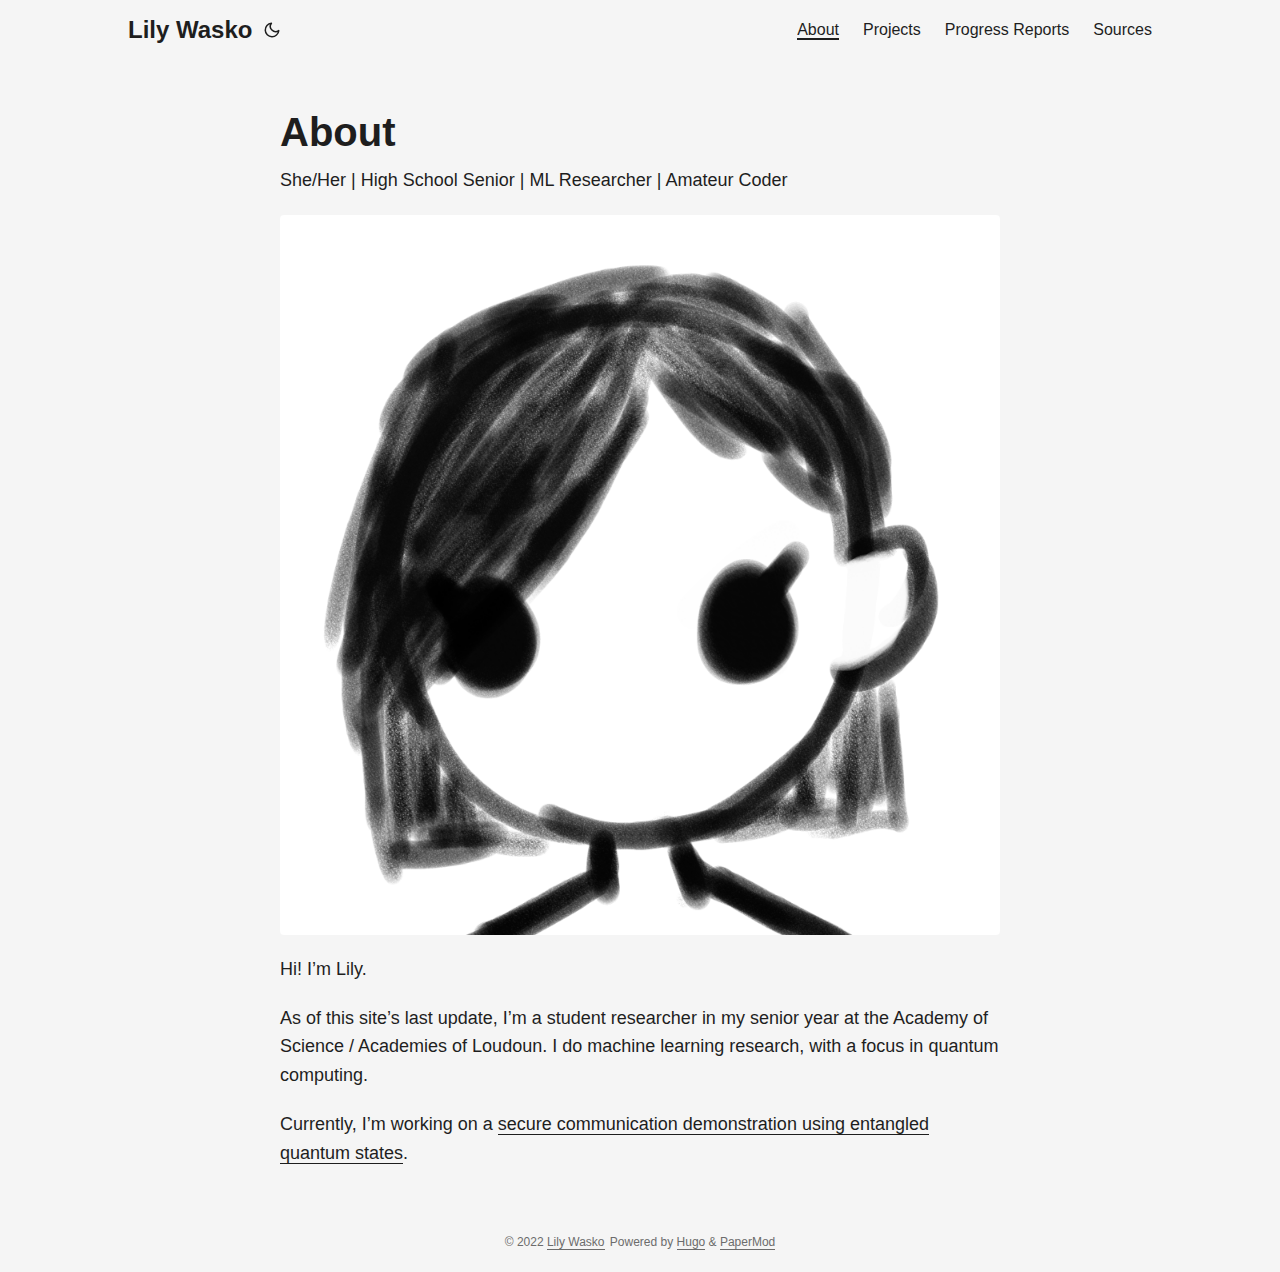
==== commit a9a765db: "version 6.0" ====
--- a/about/index.html
+++ b/about/index.html
@@ -10,7 +10,7 @@
 <meta name="description" content="She/Her | High School Senior | ML Researcher | Amateur Coder">
 <meta name="author" content="Lily Wasko">
 <link rel="canonical" href="https://8-bit-confusion.github.io/about/" />
-<link crossorigin="anonymous" href="/assets/css/stylesheet.min.6f60056d44d3f7eb69a4bc6c332b59960f3a995802bded244750232f33713c49.css" integrity="sha256-b2AFbUTT9&#43;tppLxsMytZlg86mVgCve0kR1AjLzNxPEk=" rel="preload stylesheet" as="style">
+<link crossorigin="anonymous" href="/assets/css/stylesheet.min.c88963fe2d79462000fd0fb1b3737783c32855d340583e4523343f8735c787f0.css" integrity="sha256-yIlj/i15RiAA/Q&#43;xs3N3g8MoVdNAWD5FIzQ/hzXHh/A=" rel="preload stylesheet" as="style">
 <link rel="icon" href="https://8-bit-confusion.github.io/favicon.ico">
 <link rel="icon" type="image/png" sizes="16x16" href="https://8-bit-confusion.github.io/favicon-16x16.png">
 <link rel="icon" type="image/png" sizes="32x32" href="https://8-bit-confusion.github.io/favicon-32x32.png">
@@ -18,7 +18,7 @@
 <link rel="mask-icon" href="https://8-bit-confusion.github.io/safari-pinned-tab.svg">
 <meta name="theme-color" content="#2e2e33">
 <meta name="msapplication-TileColor" content="#2e2e33">
-<meta name="generator" content="Hugo 0.83.1" />
+<meta name="generator" content="Hugo 0.88.1" />
 <link rel="alternate" type="application/rss+xml" href="https://8-bit-confusion.github.io/about/index.xml">
 <noscript>
     <style>
@@ -137,7 +137,7 @@
     </main>
     
 <footer class="footer">
-    <span>&copy; 2021 <a href="https://8-bit-confusion.github.io">Lily Wasko</a></span>
+    <span>&copy; 2022 <a href="https://8-bit-confusion.github.io">Lily Wasko</a></span>
     <span>
         Powered by
         <a href="https://gohugo.io/" rel="noopener noreferrer" target="_blank">Hugo</a> &
@@ -152,9 +152,11 @@
 
 <script>
     let menu = document.getElementById('menu')
-    menu.scrollLeft = localStorage.getItem("menu-scroll-position");
-    menu.onscroll = function () {
-        localStorage.setItem("menu-scroll-position", menu.scrollLeft);
+    if (menu) {
+        menu.scrollLeft = localStorage.getItem("menu-scroll-position");
+        menu.onscroll = function () {
+            localStorage.setItem("menu-scroll-position", menu.scrollLeft);
+        }
     }
 
     document.querySelectorAll('a[href^="#"]').forEach(anchor => {
--- a/assets/css/stylesheet.min.c88963fe2d79462000fd0fb1b3737783c32855d340583e4523343f8735c787f0.css
+++ b/assets/css/stylesheet.min.c88963fe2d79462000fd0fb1b3737783c32855d340583e4523343f8735c787f0.css
@@ -0,0 +1 @@
+:root{--gap:24px;--content-gap:20px;--nav-width:1024px;--main-width:720px;--header-height:60px;--footer-height:60px;--radius:8px;--theme:rgb(255, 255, 255);--entry:rgb(255, 255, 255);--primary:rgb(30, 30, 30);--secondary:rgb(108, 108, 108);--tertiary:rgb(214, 214, 214);--content:rgb(31, 31, 31);--hljs-bg:rgb(28, 29, 33);--code-bg:rgb(245, 245, 245);--border:rgb(238, 238, 238)}.dark{--theme:rgb(29, 30, 32);--entry:rgb(46, 46, 51);--primary:rgb(218, 218, 219);--secondary:rgb(155, 156, 157);--tertiary:rgb(65, 66, 68);--content:rgb(196, 196, 197);--hljs-bg:rgb(46, 46, 51);--code-bg:rgb(55, 56, 62);--border:rgb(51, 51, 51)}.list{background:var(--code-bg)}.dark.list{background:var(--theme)}*,::after,::before{box-sizing:border-box}html{-webkit-tap-highlight-color:transparent;overflow-y:scroll}a,button,body,h1,h2,h3,h4,h5,h6{color:var(--primary)}body{font-family:-apple-system,BlinkMacSystemFont,segoe ui,Roboto,Oxygen,Ubuntu,Cantarell,open sans,helvetica neue,sans-serif;font-size:18px;line-height:1.6;word-break:break-word;background:var(--theme)}article,aside,figcaption,figure,footer,header,hgroup,main,nav,section,table{display:block}h1,h2,h3,h4,h5,h6{line-height:1.2}h1,h2,h3,h4,h5,h6,p{margin-top:0;margin-bottom:0}ul{padding:0}a{text-decoration:none}body,figure,ul{margin:0}table{width:100%;border-collapse:collapse;border-spacing:0;overflow-x:auto;word-break:keep-all}button,input,textarea{padding:0;font:inherit;background:0 0;border:0}input,textarea{outline:0}button,input[type=button],input[type=submit]{cursor:pointer}input:-webkit-autofill,textarea:-webkit-autofill{box-shadow:0 0 0 50px var(--theme)inset}img{display:block;max-width:100%}::-webkit-scrollbar-track{background:0 0}.list:not(.dark)::-webkit-scrollbar-track{background:var(--code-bg)}::-webkit-scrollbar-thumb{background:var(--tertiary);border:5px solid var(--theme);border-radius:var(--radius)}.list:not(.dark)::-webkit-scrollbar-thumb{border:5px solid var(--code-bg)}::-webkit-scrollbar-thumb:hover{background:var(--secondary)}.not-found{position:absolute;left:0;right:0;display:flex;align-items:center;justify-content:center;height:80%;font-size:160px;font-weight:700}.archive-posts{width:100%;font-size:16px}.archive-year{margin-top:40px}.archive-year:not(:last-of-type){border-bottom:2px solid var(--border)}.archive-month{display:flex;align-items:flex-start;padding:10px 0}.archive-month-header{margin:25px 0;width:200px}.archive-month:not(:last-of-type){border-bottom:1px solid var(--border)}.archive-entry{position:relative;padding:5px;margin:10px 0}.archive-entry-title{margin:5px 0;font-weight:400}.archive-count,.archive-meta{color:var(--secondary);font-size:14px}.footer,.top-link{font-size:12px;color:var(--secondary)}.footer{max-width:calc(var(--main-width) + var(--gap) * 2);margin:auto;padding:calc((var(--footer-height) - var(--gap))/2)var(--gap);text-align:center;line-height:24px}.footer span{margin-inline-start:1px;margin-inline-end:1px}.footer span:last-child{white-space:nowrap}.footer a{color:inherit;border-bottom:1px solid var(--secondary)}.footer a:hover{border-bottom:1px solid var(--primary)}.top-link{visibility:hidden;position:fixed;bottom:60px;right:30px;z-index:99;background:var(--tertiary);width:42px;height:42px;padding:12px;border-radius:64px;transition:visibility .5s,opacity .8s linear}.top-link,.top-link svg{filter:drop-shadow(0 0 0 var(--theme))}.footer a:hover,.top-link:hover{color:var(--primary)}.top-link:focus,#theme-toggle:focus{outline:0}.nav{display:flex;flex-wrap:wrap;justify-content:space-between;max-width:calc(var(--nav-width) + var(--gap) * 2);margin-inline-start:auto;margin-inline-end:auto;line-height:var(--header-height)}.nav a{display:block}.logo,#menu{display:flex;margin:auto var(--gap)}.logo{flex-wrap:inherit}.logo a{font-size:24px;font-weight:700}.logo a img{display:inline;vertical-align:middle;pointer-events:none;transform:translate(0,-10%);border-radius:6px;margin-inline-end:8px}#theme-toggle svg{height:18px}button#theme-toggle{font-size:26px;margin:auto 4px}body.dark #moon{vertical-align:middle;display:none}body:not(.dark) #sun{display:none}#menu{list-style:none;word-break:keep-all;overflow-x:auto;white-space:nowrap}#menu li+li{margin-inline-start:var(--gap)}#menu a{font-size:16px}#menu .active{font-weight:500;border-bottom:2px solid}.lang-switch li,.lang-switch ul,.logo-switches{display:inline-flex;margin:auto 4px}.lang-switch{display:flex;flex-wrap:inherit}.lang-switch a{margin:auto 3px;font-size:16px;font-weight:500}.logo-switches{flex-wrap:inherit}.main{position:relative;min-height:calc(100vh - var(--header-height) - var(--footer-height));max-width:calc(var(--main-width) + var(--gap) * 2);margin:auto;padding:var(--gap)}.page-header h1{font-size:40px}.pagination{display:flex}.pagination a{color:var(--theme);font-size:13px;line-height:36px;background:var(--primary);border-radius:calc(36px/2);padding:0 16px}.pagination .next{margin-inline-start:auto}.social-icons{padding:12px 0}.social-icons a:not(:last-of-type){margin-inline-end:12px}.social-icons a svg{height:26px;width:26px}code{direction:ltr}div.highlight,pre{position:relative}.copy-code{display:none;position:absolute;top:4px;right:4px;color:rgba(255,255,255,.8);background:rgba(78,78,78,.8);border-radius:var(--radius);padding:0 5px;font-size:14px;user-select:none}div.highlight:hover .copy-code,pre:hover .copy-code{display:block}.first-entry{position:relative;display:flex;flex-direction:column;justify-content:center;min-height:320px;margin:var(--gap)0 calc(var(--gap) * 2)}.first-entry .entry-header{overflow:hidden;display:-webkit-box;-webkit-box-orient:vertical;-webkit-line-clamp:3}.first-entry .entry-header h1{font-size:34px;line-height:1.3}.first-entry .entry-content{margin:14px 0;font-size:16px;-webkit-line-clamp:3}.first-entry .entry-footer{font-size:14px}.home-info .entry-content{-webkit-line-clamp:unset}.post-entry{position:relative;margin-bottom:var(--gap);padding:var(--gap);background:var(--entry);border-radius:var(--radius);transition:transform .1s;border:1px solid var(--border)}.post-entry:active{transform:scale(.96)}.tag-entry .entry-cover{display:none}.entry-header h2{font-size:24px;line-height:1.3}.entry-content{margin:8px 0;color:var(--secondary);font-size:14px;line-height:1.6;overflow:hidden;display:-webkit-box;-webkit-box-orient:vertical;-webkit-line-clamp:2}.entry-footer{color:var(--secondary);font-size:13px}.entry-link{position:absolute;left:0;right:0;top:0;bottom:0}.entry-cover,.entry-isdraft{font-size:14px;color:var(--secondary)}.entry-cover{margin-bottom:var(--gap);text-align:center}.entry-cover img{border-radius:var(--radius);pointer-events:none;width:100%;height:auto}.entry-cover a{color:var(--secondary);box-shadow:0 1px 0 var(--primary)}.page-header,.post-header{margin:24px auto var(--content-gap)}.post-title{margin-bottom:2px;font-size:40px}.post-description{margin-top:10px;margin-bottom:5px}.post-meta,.breadcrumbs{color:var(--secondary);font-size:14px;display:flex;flex-wrap:wrap}.post-meta .i18n_list li{display:inline-flex;list-style:none;margin:auto 3px;box-shadow:0 1px 0 var(--secondary)}.breadcrumbs a{font-size:16px}.post-content{color:var(--content)}.post-content h3,.post-content h4,.post-content h5,.post-content h6{margin:24px 0 16px}.post-content h1{margin:40px auto 32px;font-size:40px}.post-content h2{margin:32px auto 24px;font-size:32px}.post-content h3{font-size:24px}.post-content h4{font-size:16px}.post-content h5{font-size:14px}.post-content h6{font-size:12px}.post-content a,.toc a:hover{box-shadow:0 1px}.post-content a code{margin:auto 0;border-radius:0;box-shadow:0 -1px 0 var(--primary)inset}.post-content del{text-decoration:none;background:linear-gradient(to right,var(--primary) 100%,transparent 0)0/1px 1px repeat-x}.post-content dl,.post-content ol,.post-content p,.post-content figure,.post-content ul{margin-bottom:var(--content-gap)}.post-content ol,.post-content ul{padding-inline-start:20px}.post-content li{margin-top:5px}.post-content li p{margin-bottom:0}.post-content dl{display:flex;flex-wrap:wrap;margin:0}.post-content dt{width:25%;font-weight:700}.post-content dd{width:75%;margin-inline-start:0;padding-inline-start:10px}.post-content dd~dd,.post-content dt~dt{margin-top:10px}.post-content table{margin-bottom:32px}.post-content table th,.post-content table:not(.highlighttable,.highlight table,.gist .highlight) td{min-width:80px;padding:12px 8px;line-height:1.5;border-bottom:1px solid var(--border)}.post-content table th{font-size:14px;text-align:start}.post-content table:not(.highlighttable) td code:only-child{margin:auto 0}.post-content .highlight table{border-radius:var(--radius)}.post-content .highlight:not(table),.post-content pre{margin:10px auto;background:var(--hljs-bg)!important;border-radius:var(--radius)}.post-content li>.highlight{margin-inline-end:0}.post-content ul pre{margin-inline-start:calc(var(--gap) * -2)}.post-content .highlight pre{margin:0}.post-content .highlighttable{table-layout:fixed}.post-content .highlighttable td:first-child{width:40px}.post-content .highlighttable td .linenodiv{padding-inline-end:0!important}.post-content .highlighttable td .highlight,.post-content .highlighttable td .linenodiv pre{margin-bottom:0}.post-content .highlighttable td .highlight pre code::-webkit-scrollbar{display:none}.post-content code{margin:auto 4px;padding:4px 6px;font-size:.78em;line-height:1.5;background:var(--code-bg);border-radius:2px}.post-content pre code{display:block;margin:auto 0;padding:10px;color:#d5d5d6;background:0 0;border-radius:0;overflow-x:auto;word-break:break-all}.post-content blockquote{margin:20px 0;padding:0 14px;border-inline-start:3px solid var(--primary)}.post-content hr{margin:30px 0;height:2px;background:var(--tertiary);border-top:0;border-bottom:0}.post-content iframe{max-width:100%}.post-content img{border-radius:4px;margin:1rem 0}.post-content img[src*="#center"]{margin:1rem auto}.post-content figure.align-center{text-align:center}.post-content figure>figcaption{color:var(--primary);font-size:16px;font-weight:700;margin:8px 0 16px}.post-content figure>figcaption>p{color:var(--secondary);font-size:14px;font-weight:400}.toc{margin:0 2px 40px;border:1px solid var(--border);background:var(--code-bg);border-radius:var(--radius);padding:.4em}.dark .toc{background:var(--entry)}.toc details summary{cursor:zoom-in;margin-inline-start:20px}.toc details[open] summary{cursor:zoom-out}.toc .details{display:inline;font-weight:500}.toc .inner{margin:0 20px;padding:10px 20px}.toc li ul{margin-inline-start:var(--gap)}.toc summary:focus{outline:0}.post-footer{margin-top:56px}.post-tags li{display:inline-block;margin-inline-end:3px;margin-bottom:5px}.post-tags a,.share-buttons,.paginav{border-radius:var(--radius);background:var(--code-bg);border:1px solid var(--border)}.post-tags a{display:block;padding-inline-start:14px;padding-inline-end:14px;color:var(--secondary);font-size:14px;line-height:34px;background:var(--code-bg)}.post-tags a:hover,.paginav a:hover{background:var(--border)}.share-buttons{margin:14px 0;padding-inline-start:var(--radius);display:flex;justify-content:center;overflow-x:auto}.share-buttons a{margin-top:10px}.share-buttons a:not(:last-of-type){margin-inline-end:12px}.share-buttons a svg{height:30px;width:30px;fill:currentColor;transition:transform .1s}.share-buttons svg:active{transform:scale(.96)}h1:hover .anchor,h2:hover .anchor,h3:hover .anchor,h4:hover .anchor,h5:hover .anchor,h6:hover .anchor{display:inline-flex;color:var(--secondary);margin-inline-start:8px;font-weight:500;user-select:none}.post-content :not(table) ::-webkit-scrollbar-thumb{border:2px solid var(--hljs-bg);background:#717175}.post-content :not(table) ::-webkit-scrollbar-thumb:hover{background:#a3a3a5}.gist table::-webkit-scrollbar-thumb{border:2px solid #fff;background:#adadad}.gist table::-webkit-scrollbar-thumb:hover{background:#707070}.post-content table::-webkit-scrollbar-thumb{border-width:2px}.paginav{margin:10px 0;display:flex;line-height:30px;border-radius:var(--radius)}.paginav a{padding-inline-start:14px;padding-inline-end:14px;border-radius:var(--radius)}.paginav .title{letter-spacing:1px;text-transform:uppercase;font-size:small;color:var(--secondary)}.paginav .prev,.paginav .next{width:50%}.paginav span:hover:not(.title){box-shadow:0 1px}.paginav .next{margin-inline-start:auto;text-align:right}[dir=rtl] .paginav .next{text-align:left}.buttons,.main .profile{display:flex;justify-content:center}.main .profile{align-items:center;min-height:calc(100vh - var(--header-height) - var(--footer-height) - (var(--gap) * 2));text-align:center}.profile .profile_inner h1{padding:12px 0}.profile img{display:inline-table;border-radius:50%;pointer-events:none}.buttons{flex-wrap:wrap;max-width:400px;margin:0 auto}.button{background:var(--tertiary);border-radius:var(--radius);margin:8px;padding:6px;transition:transform .1s}.button-inner{padding:0 8px}.button:active{transform:scale(.96)}#searchbox input{padding:4px 10px;width:100%;color:var(--primary);font-weight:700;border:2px solid var(--tertiary);border-radius:var(--radius)}#searchbox input:focus{border-color:var(--secondary)}#searchResults li{list-style:none;border-radius:var(--radius);padding:10px;margin:10px 0;position:relative;font-weight:500}#searchResults{margin:10px 0;width:100%}#searchResults li:active{transition:transform .1s;transform:scale(.98)}#searchResults a{position:absolute;width:100%;height:100%;top:0;left:0;outline:none}#searchResults .focus{transform:scale(.98);border:2px solid var(--tertiary)}.terms-tags li{display:inline-block;margin:10px;font-weight:500}.terms-tags a{display:block;padding:3px 10px;background:var(--tertiary);border-radius:6px;transition:transform .1s}.terms-tags a:active{background:var(--tertiary);transform:scale(.96)}.hljs-comment,.hljs-quote{color:#b6b18b}.hljs-deletion,.hljs-name,.hljs-regexp,.hljs-selector-class,.hljs-selector-id,.hljs-tag,.hljs-template-variable,.hljs-variable{color:#eb3c54}.hljs-built_in,.hljs-builtin-name,.hljs-link,.hljs-literal,.hljs-meta,.hljs-number,.hljs-params,.hljs-type{color:#e7ce56}.hljs-attribute{color:#ee7c2b}.hljs-addition,.hljs-bullet,.hljs-string,.hljs-symbol{color:#4fb4d7}.hljs-section,.hljs-title{color:#78bb65}.hljs-keyword,.hljs-selector-tag{color:#b45ea4}.hljs{display:block;overflow-x:auto;background:#1c1d21;color:#c0c5ce;padding:.5em}.hljs-emphasis{font-style:italic}.hljs-strong{font-weight:700}@media screen and (max-width:768px){:root{--gap:14px}.profile img{transform:scale(.85)}.first-entry{min-height:260px}.archive-month{flex-direction:column}.archive-year{margin-top:20px}.footer{padding:calc((var(--footer-height) - var(--gap) - 10px)/2)var(--gap)}}@media screen and (min-width:768px){::-webkit-scrollbar{width:19px;height:11px}}@media screen and (max-width:900px){.list .top-link{transform:translateY(-5rem)}}@media(prefers-reduced-motion){.terms-tags a:active,.button:active,.share-buttons svg:active,.post-entry:active,.top-link,#searchResults .focus,#searchResults li:active{transform:none}}